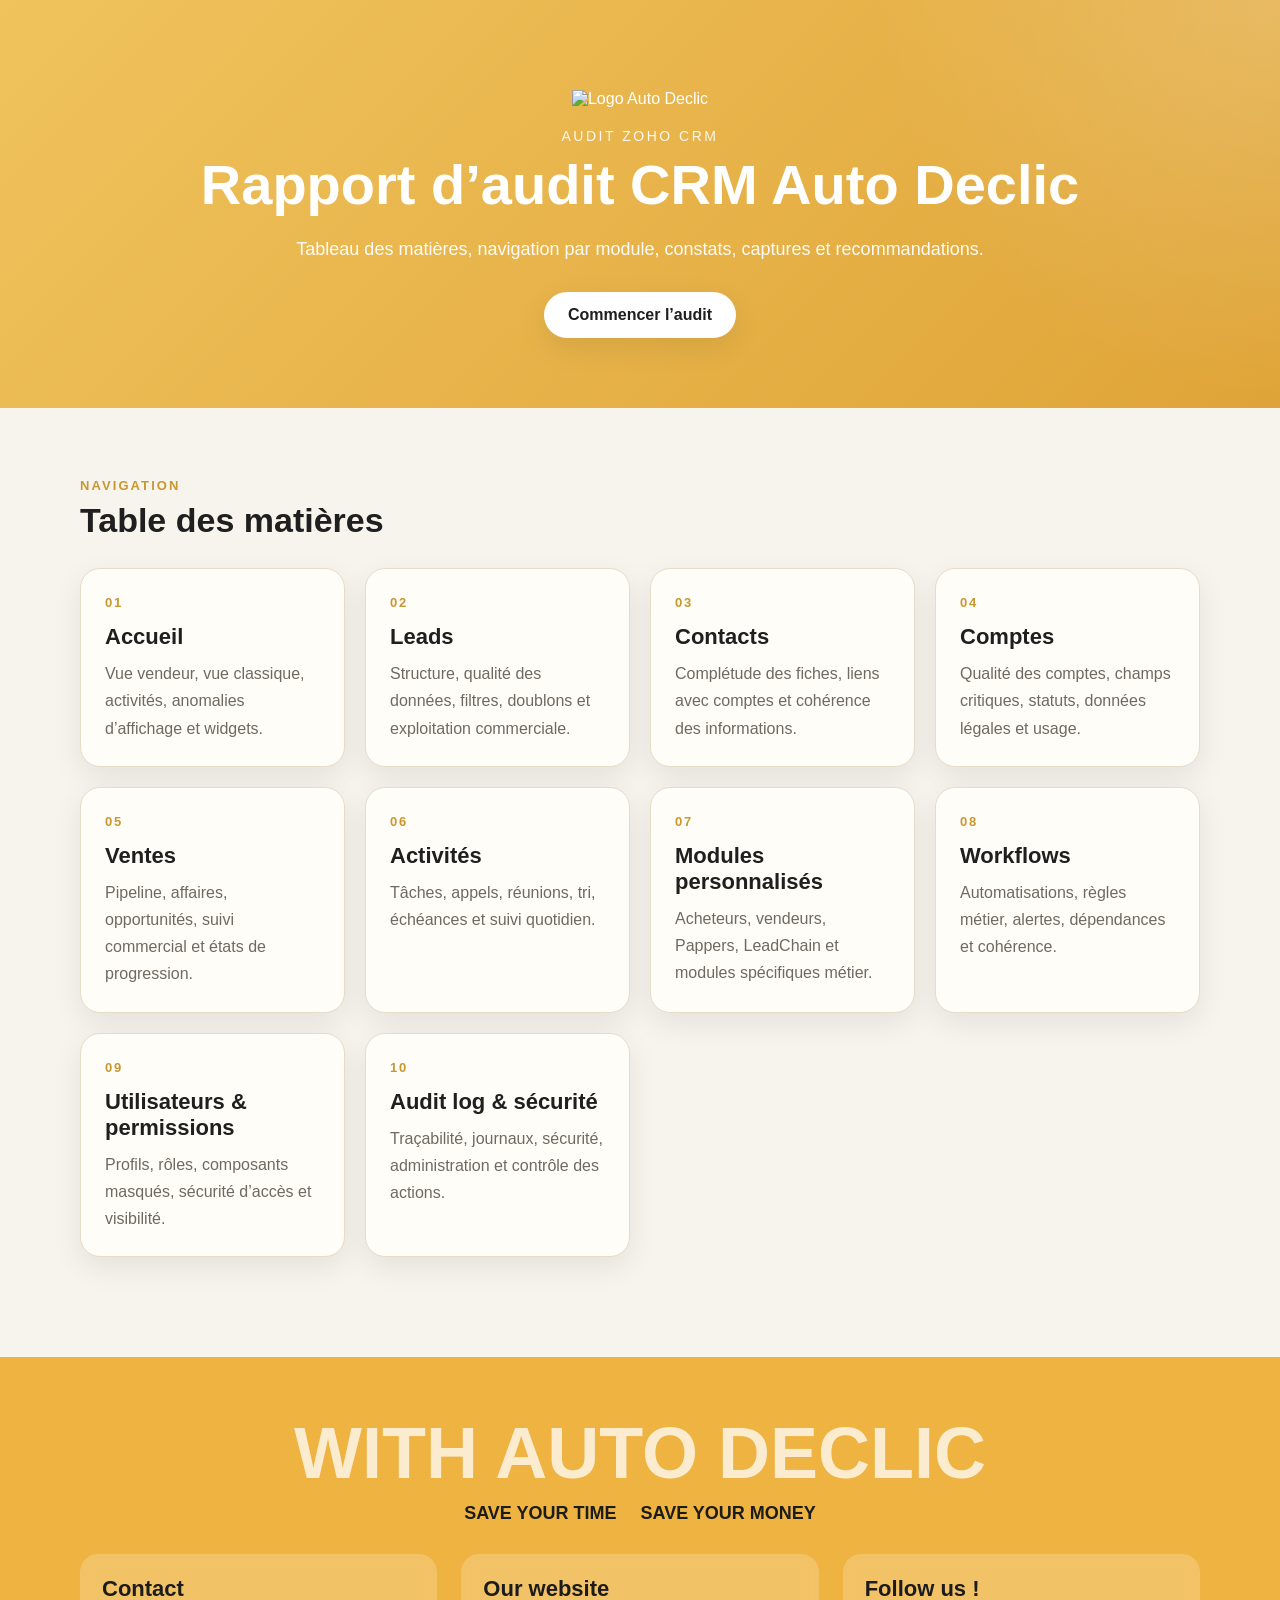
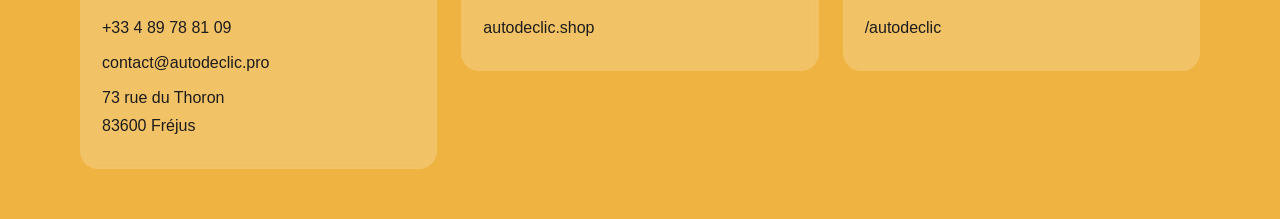
==== index.html @ df6ab7d1 "Audit-CRM AD 01-Acceuil" ====
<!DOCTYPE html>
<html lang="fr">
<head>
  <meta charset="UTF-8" />
  <meta name="viewport" content="width=device-width, initial-scale=1.0" />
  <title>Audit CRM - Auto Declic</title>
  <link rel="stylesheet" href="./style.css" />
</head>
<body>
  <header class="hero">
    <div class="hero-overlay"></div>
    <div class="container hero-content">
      <img src="./Auto-Declic-logo.png" alt="Logo Auto Declic" class="brand-logo" />
      <p class="eyebrow">Audit Zoho CRM</p>
      <h1>Rapport d’audit CRM Auto Declic</h1>
      <p class="hero-text">
        Tableau des matières, navigation par module, constats, captures et recommandations.
      </p>
      <a class="hero-button" href="./html/accueil.html">Commencer l’audit</a>
    </div>
  </header>

  <main class="container">
    <section class="toc">
      <div class="section-heading">
        <p class="section-kicker">Navigation</p>
        <h2>Table des matières</h2>
      </div>

      <div class="card-grid">
        <a class="audit-card" href="./html/accueil.html">
          <span class="audit-number">01</span>
          <h3>Accueil</h3>
          <p>Vue vendeur, vue classique, activités, anomalies d’affichage et widgets.</p>
        </a>

        <a class="audit-card" href="./html/leads.html">
          <span class="audit-number">02</span>
          <h3>Leads</h3>
          <p>Structure, qualité des données, filtres, doublons et exploitation commerciale.</p>
        </a>

        <a class="audit-card" href="./html/contacts.html">
          <span class="audit-number">03</span>
          <h3>Contacts</h3>
          <p>Complétude des fiches, liens avec comptes et cohérence des informations.</p>
        </a>

        <a class="audit-card" href="./html/comptes.html">
          <span class="audit-number">04</span>
          <h3>Comptes</h3>
          <p>Qualité des comptes, champs critiques, statuts, données légales et usage.</p>
        </a>

        <a class="audit-card" href="./html/ventes.html">
          <span class="audit-number">05</span>
          <h3>Ventes</h3>
          <p>Pipeline, affaires, opportunités, suivi commercial et états de progression.</p>
        </a>

        <a class="audit-card" href="./html/activites.html">
          <span class="audit-number">06</span>
          <h3>Activités</h3>
          <p>Tâches, appels, réunions, tri, échéances et suivi quotidien.</p>
        </a>

        <a class="audit-card" href="./html/modules-personnalises.html">
          <span class="audit-number">07</span>
          <h3>Modules personnalisés</h3>
          <p>Acheteurs, vendeurs, Pappers, LeadChain et modules spécifiques métier.</p>
        </a>

        <a class="audit-card" href="./html/workflows.html">
          <span class="audit-number">08</span>
          <h3>Workflows</h3>
          <p>Automatisations, règles métier, alertes, dépendances et cohérence.</p>
        </a>

        <a class="audit-card" href="./html/utilisateurs-permissions.html">
          <span class="audit-number">09</span>
          <h3>Utilisateurs & permissions</h3>
          <p>Profils, rôles, composants masqués, sécurité d’accès et visibilité.</p>
        </a>

        <a class="audit-card" href="./html/audit-log-securite.html">
          <span class="audit-number">10</span>
          <h3>Audit log & sécurité</h3>
          <p>Traçabilité, journaux, sécurité, administration et contrôle des actions.</p>
        </a>
      </div>
    </section>
  </main>

  <footer class="site-footer">
    <div class="container footer-top">
      <h2>WITH AUTO DECLIC</h2>
      <div class="footer-slogan">
        <span>SAVE YOUR TIME</span>
        <span>SAVE YOUR MONEY</span>
      </div>
    </div>

    <div class="container footer-grid">
      <div class="footer-block">
        <h3>Contact</h3>
        <p><a href="tel:+33489788109">+33 4 89 78 81 09</a></p>
        <p><a href="mailto:contact@autodeclic.pro">contact@autodeclic.pro</a></p>
        <p>73 rue du Thoron<br />83600 Fréjus</p>
      </div>

      <div class="footer-block">
        <h3>Our website</h3>
        <p><a href="https://autodeclic.shop" target="_blank" rel="noopener noreferrer">autodeclic.shop</a></p>
      </div>

      <div class="footer-block">
        <h3>Follow us !</h3>
        <p><a href="https://www.instagram.com/autodeclic" target="_blank" rel="noopener noreferrer">/autodeclic</a></p>
      </div>
    </div>
  </footer>
</body>
</html>
---- style.css ----
:root {
  --bg: #f7f4ee;
  --surface: #fffdf8;
  --surface-2: #f2ede4;
  --text: #1f1f1f;
  --muted: #6e6a61;
  --border: #e6dcc8;
  --primary: #e8b54b;
  --primary-dark: #c9972f;
  --shadow: 0 10px 30px rgba(0, 0, 0, 0.08);
  --radius: 20px;
}

* {
  box-sizing: border-box;
}

html {
  scroll-behavior: smooth;
}

body {
  margin: 0;
  font-family: Arial, sans-serif;
  background: var(--bg);
  color: var(--text);
}

a {
  color: inherit;
  text-decoration: none;
}

.container {
  width: min(1120px, calc(100% - 40px));
  margin: 0 auto;
}

.hero {
  position: relative;
  background: linear-gradient(135deg, #f0c35d 0%, #dfa437 100%);
  color: #fff;
  padding: 90px 0 70px;
  overflow: hidden;
}

.hero-overlay {
  position: absolute;
  inset: 0;
  background: radial-gradient(circle at top right, rgba(255,255,255,0.18), transparent 30%);
}

.hero-content {
  position: relative;
  z-index: 2;
  text-align: center;
}

.brand-logo {
  width: 120px;
  max-width: 100%;
  margin: 0 auto 20px;
}

.eyebrow {
  margin: 0 0 10px;
  font-size: 14px;
  letter-spacing: 0.18em;
  text-transform: uppercase;
  opacity: 0.9;
}

.hero h1 {
  margin: 0;
  font-size: clamp(32px, 5vw, 56px);
  line-height: 1.1;
}

.hero-text {
  max-width: 700px;
  margin: 18px auto 0;
  font-size: 18px;
  line-height: 1.7;
  color: rgba(255, 255, 255, 0.95);
}

.hero-button {
  display: inline-block;
  margin-top: 28px;
  background: #fff;
  color: #1f1f1f;
  padding: 14px 24px;
  border-radius: 999px;
  font-weight: 700;
  box-shadow: var(--shadow);
}

.toc {
  padding: 70px 0;
}

.section-heading {
  margin-bottom: 28px;
}

.section-kicker {
  margin: 0 0 8px;
  color: var(--primary-dark);
  text-transform: uppercase;
  letter-spacing: 0.16em;
  font-size: 13px;
  font-weight: 700;
}

.section-heading h2 {
  margin: 0;
  font-size: 34px;
}

.card-grid {
  display: grid;
  grid-template-columns: repeat(auto-fit, minmax(240px, 1fr));
  gap: 20px;
}

.audit-card {
  background: var(--surface);
  border: 1px solid var(--border);
  border-radius: var(--radius);
  padding: 24px;
  box-shadow: var(--shadow);
  transition: transform 0.2s ease, box-shadow 0.2s ease;
}

.audit-card:hover {
  transform: translateY(-4px);
  box-shadow: 0 18px 35px rgba(0, 0, 0, 0.1);
}

.audit-number {
  display: inline-block;
  margin-bottom: 14px;
  color: var(--primary-dark);
  font-size: 13px;
  font-weight: 700;
  letter-spacing: 0.14em;
}

.audit-card h3 {
  margin: 0 0 10px;
  font-size: 22px;
}

.audit-card p {
  margin: 0;
  color: var(--muted);
  line-height: 1.7;
}

.site-footer {
  background: #efb342;
  color: #1c1c1c;
  padding: 60px 0 50px;
  margin-top: 30px;
}

.footer-top {
  text-align: center;
  margin-bottom: 30px;
}

.footer-top h2 {
  margin: 0 0 14px;
  font-size: clamp(34px, 7vw, 72px);
  line-height: 1;
  color: rgba(255, 255, 255, 0.75);
}

.footer-slogan {
  display: flex;
  justify-content: center;
  gap: 24px;
  flex-wrap: wrap;
  font-size: 18px;
  font-weight: 700;
}

.footer-grid {
  display: grid;
  grid-template-columns: repeat(auto-fit, minmax(220px, 1fr));
  gap: 24px;
  align-items: start;
}

.footer-block {
  background: rgba(255, 255, 255, 0.2);
  padding: 22px;
  border-radius: 18px;
  backdrop-filter: blur(6px);
}

.footer-block h3 {
  margin-top: 0;
  margin-bottom: 12px;
  font-size: 22px;
}

.footer-block p {
  margin: 8px 0;
  line-height: 1.7;
}

.footer-block a:hover,
.hero-button:hover {
  opacity: 0.85;
}

@media (max-width: 640px) {
  .hero {
    padding: 70px 0 60px;
  }

  .hero-text {
    font-size: 16px;
  }

  .section-heading h2 {
    font-size: 28px;
  }
}
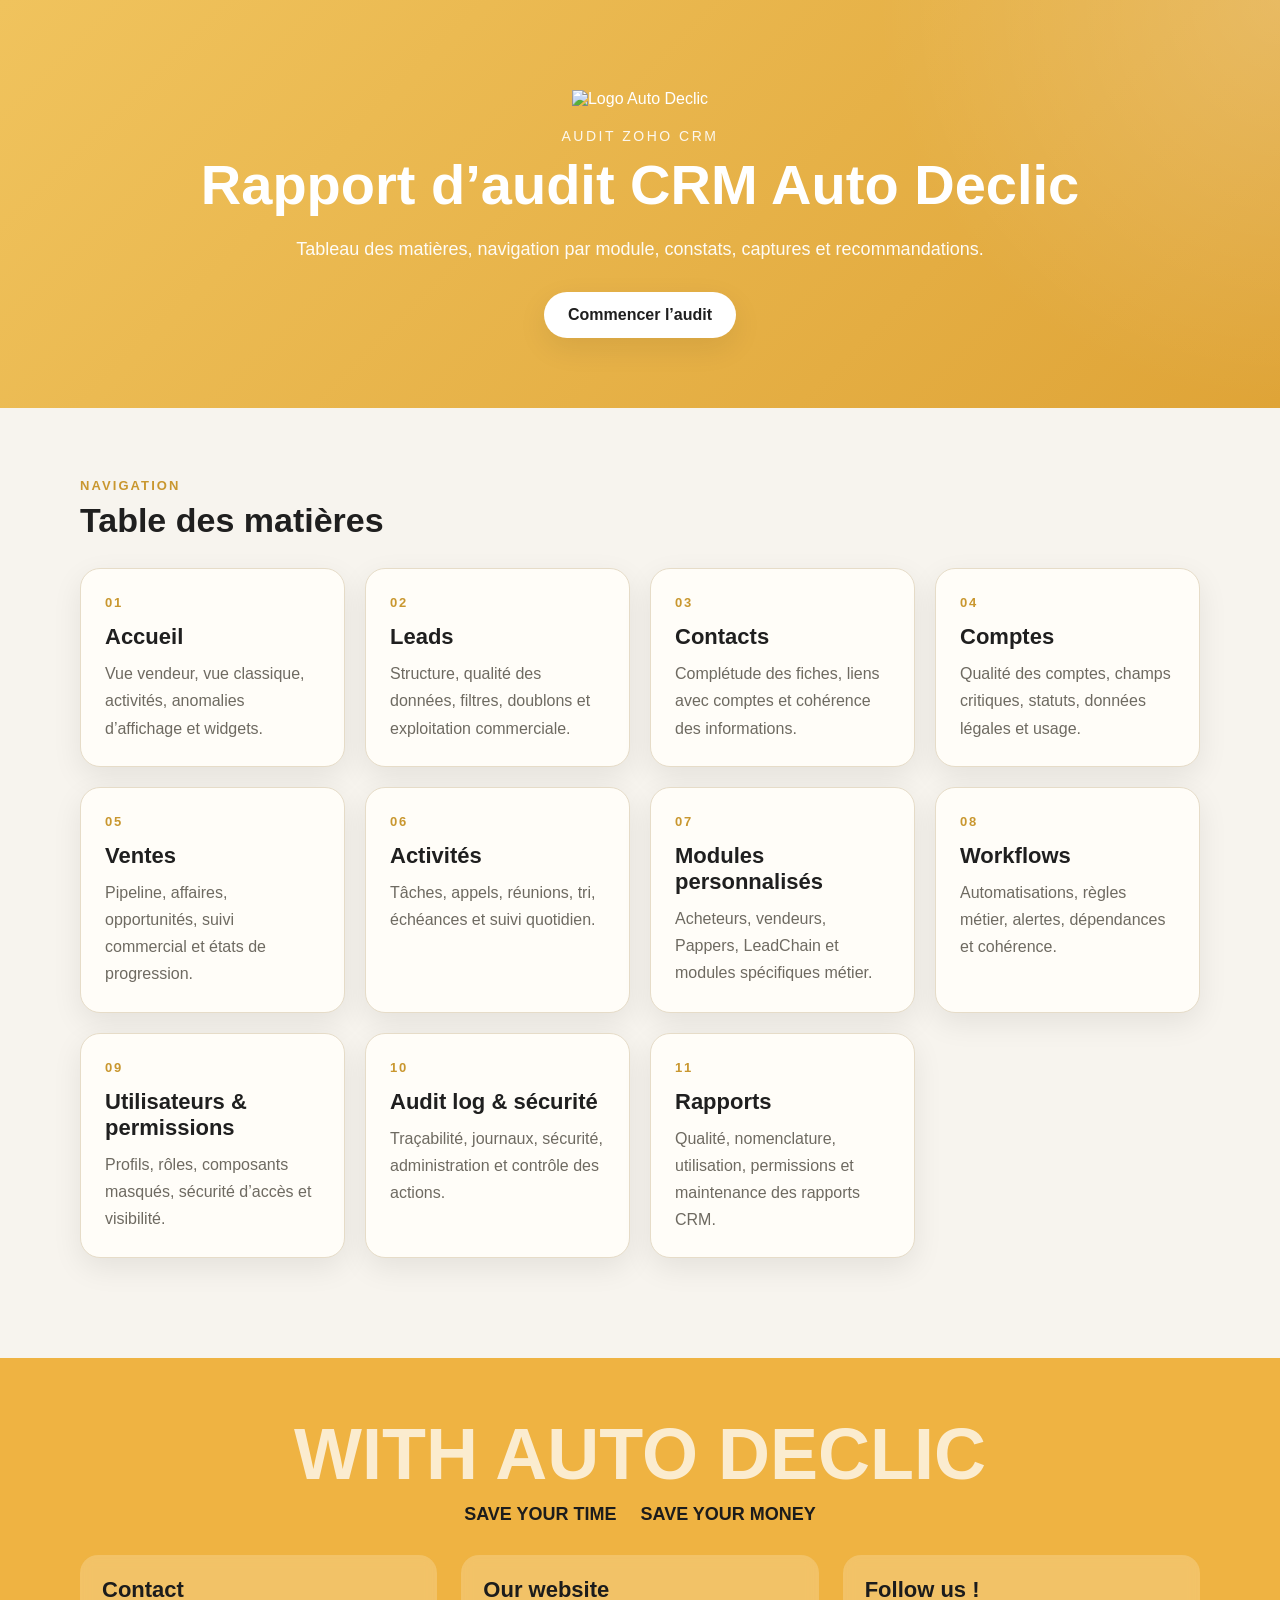
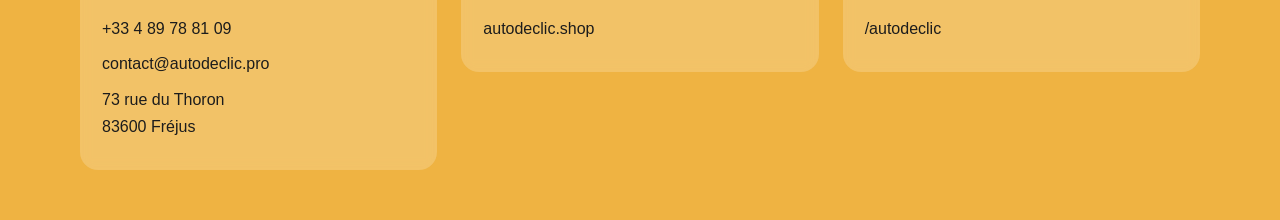
==== commit e5ffa74b: "Audit-CRM AD 01-1 Rapports" ====
--- a/index.html
+++ b/index.html
@@ -87,8 +87,16 @@
           <h3>Audit log & sécurité</h3>
           <p>Traçabilité, journaux, sécurité, administration et contrôle des actions.</p>
         </a>
+
+        <a class="audit-card" href="./html/rapports.html">
+  <span class="audit-number">11</span>
+  <h3>Rapports</h3>
+  <p>Qualité, nomenclature, utilisation, permissions et maintenance des rapports CRM.</p>
+</a>
       </div>
     </section>
+
+    
   </main>
 
   <footer class="site-footer">
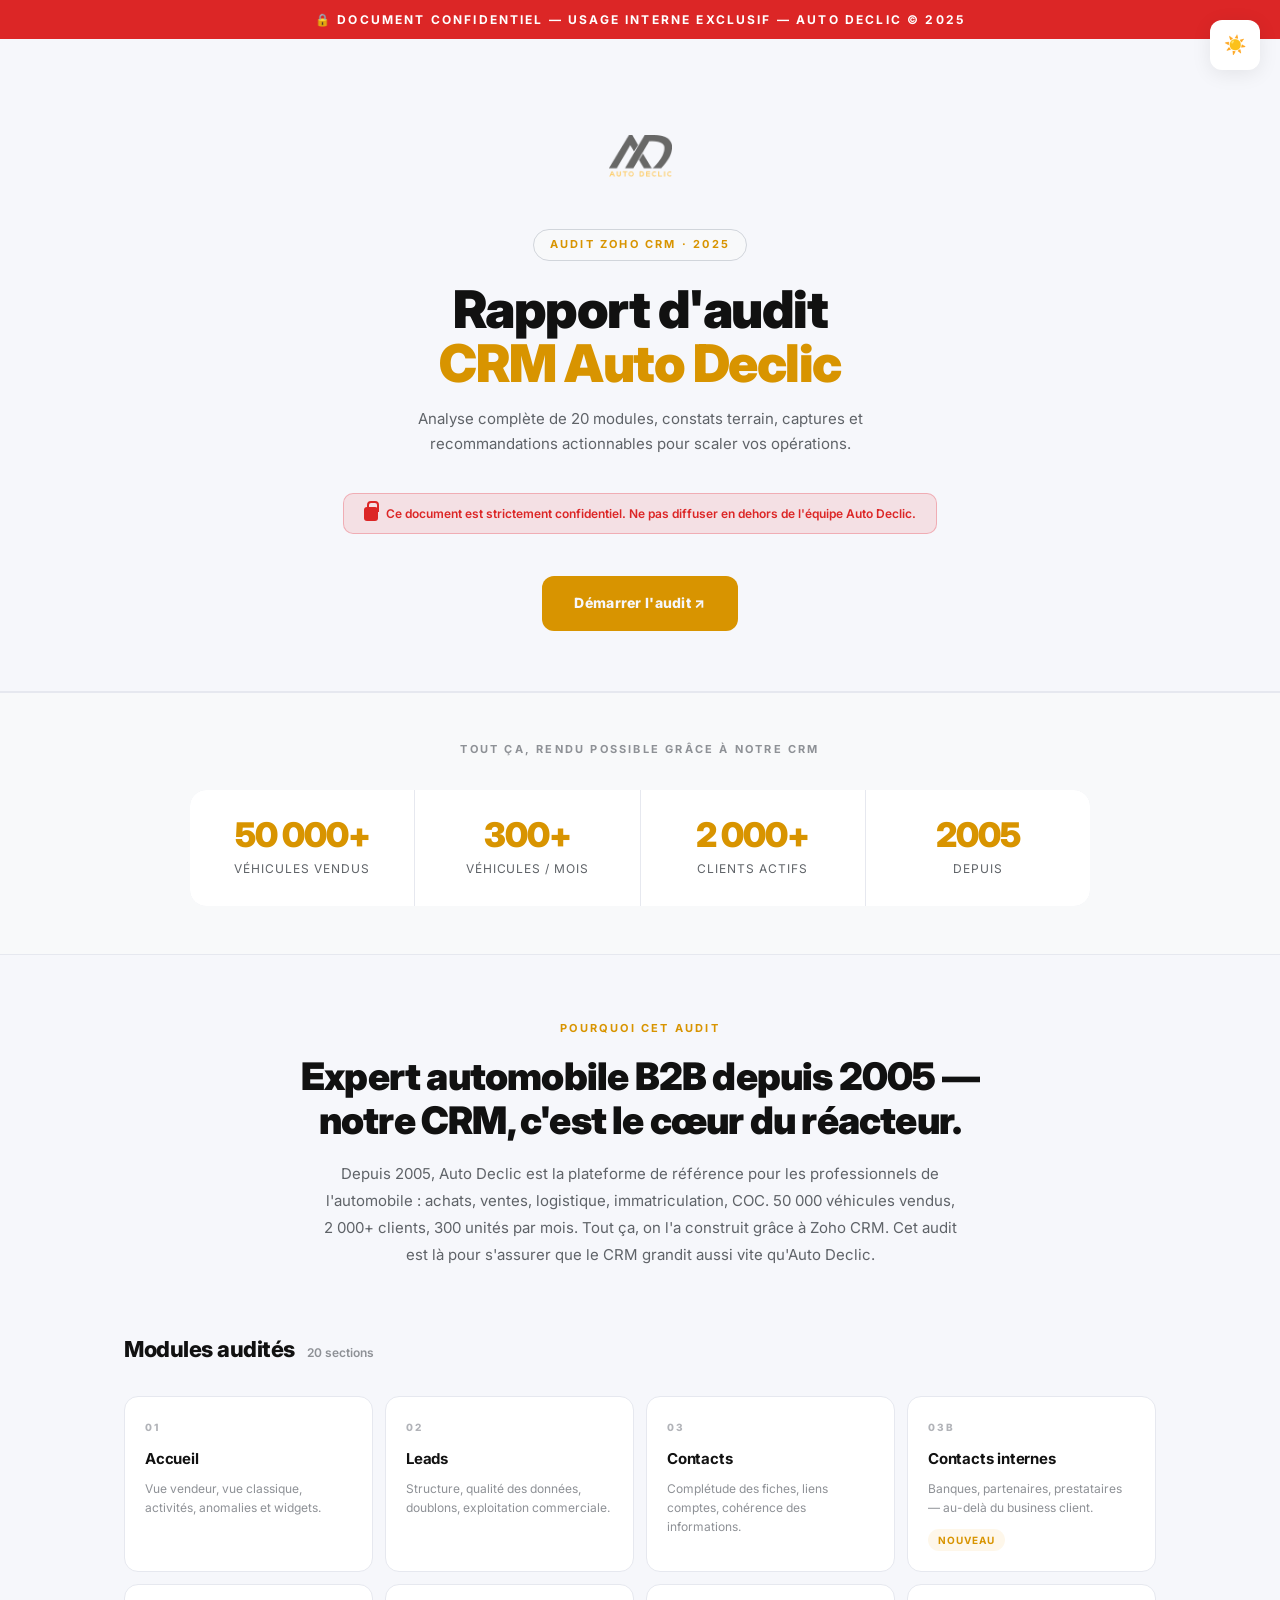
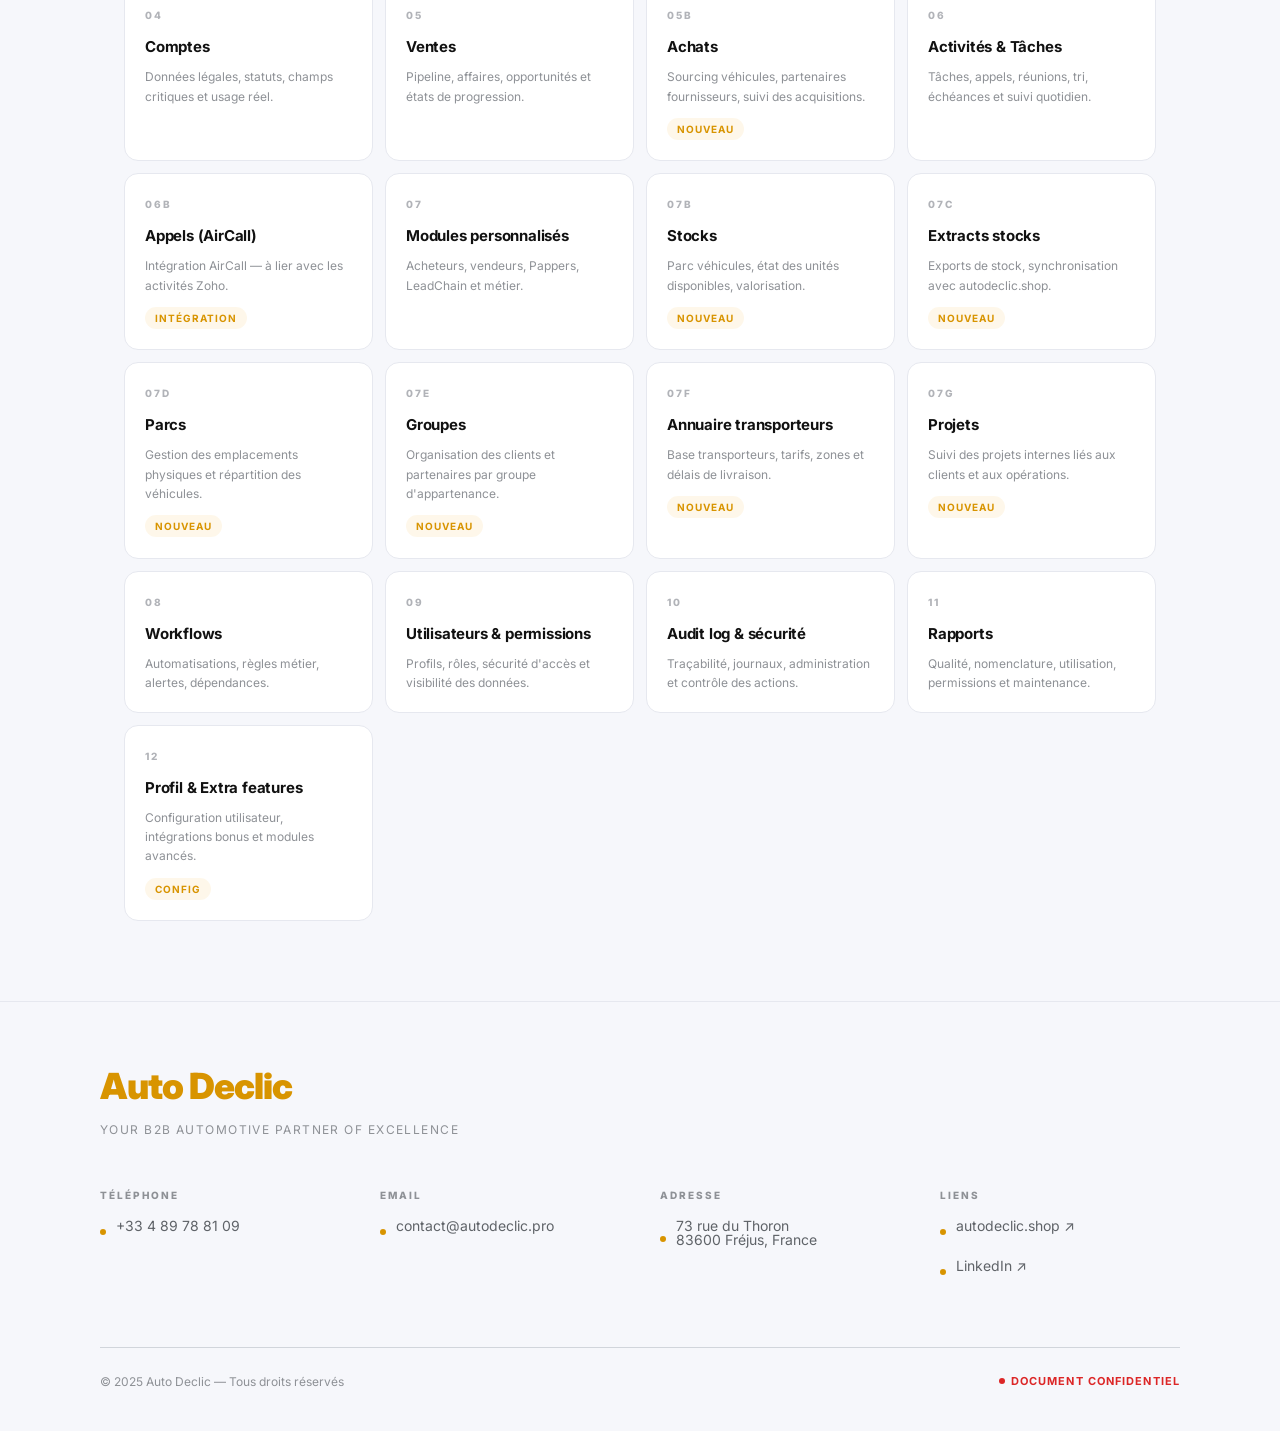
==== commit 975155c1: "Fixed the design" ====
--- a/index.html
+++ b/index.html
@@ -1,131 +1,257 @@
 <!DOCTYPE html>
 <html lang="fr">
 <head>
-  <meta charset="UTF-8" />
-  <meta name="viewport" content="width=device-width, initial-scale=1.0" />
-  <title>Audit CRM - Auto Declic</title>
-  <link rel="stylesheet" href="./style.css" />
+  <meta charset="UTF-8">
+  <meta name="viewport" content="width=device-width, initial-scale=1.0">
+  <title>Audit Zoho CRM · Auto Declic 2025</title>
+  <link rel="preconnect" href="https://fonts.googleapis.com">
+  <link rel="preconnect" href="https://fonts.gstatic.com" crossorigin>
+  <link href="https://fonts.googleapis.com/css2?family=Inter:wght@400;500;600;700;900&display=swap" rel="stylesheet">
+  <link rel="stylesheet" href="./style.css">
+  <link rel="icon" type="image/png" href="./Auto-declic-logo.png">
 </head>
-<body>
-  <header class="hero">
-    <div class="hero-overlay"></div>
-    <div class="container hero-content">
-      <img src="./Auto-Declic-logo.png" alt="Logo Auto Declic" class="brand-logo" />
-      <p class="eyebrow">Audit Zoho CRM</p>
-      <h1>Rapport d’audit CRM Auto Declic</h1>
-      <p class="hero-text">
-        Tableau des matières, navigation par module, constats, captures et recommandations.
+<body class="theme-dark">
+  <div class="ad-root">
+    <!-- THEME TOGGLE -->
+    <button class="theme-toggle" id="themeToggle" aria-label="Changer de thème">
+      <span class="sun">☀️</span>
+      <span class="moon">🌙</span>
+    </button>
+
+    <div class="conf-banner">
+      🔒 Document confidentiel — Usage interne exclusif — Auto Declic © 2025
+    </div>
+
+    <!-- HERO -->
+    <section class="hero">
+      <div class="logo-wrap">
+        <img src="./Auto-declic-logo.png" alt="Auto Declic" class="logo-dark">
+        <img src="./Auto-declic-logo.png" alt="Auto Declic" class="logo-light">
+      </div>
+      <div class="eyebrow-pill">Audit Zoho CRM · 2025</div>
+      <h1>Rapport d'audit<br><span>CRM Auto Declic</span></h1>
+      <p class="hero-sub">
+        Analyse complète de 20 modules, constats terrain, captures et recommandations actionnables pour scaler vos opérations.
       </p>
-      <a class="hero-button" href="./html/accueil.html">Commencer l’audit</a>
-    </div>
-  </header>
-
-  <main class="container">
-    <section class="toc">
-      <div class="section-heading">
-        <p class="section-kicker">Navigation</p>
-        <h2>Table des matières</h2>
-      </div>
-
+      <div class="conf-note">
+        <div class="lock-icon"></div>
+        Ce document est strictement confidentiel. Ne pas diffuser en dehors de l'équipe Auto Declic.
+      </div>
+      <br>
+      <a class="cta-btn" href="./html/accueil.html">Démarrer l'audit ↗</a>
+    </section>
+
+    <!-- STATS -->
+    <section class="stats-section">
+      <p class="stats-label">Tout ça, rendu possible grâce à notre CRM</p>
+      <div class="stats-grid">
+        <div class="stat-cell">
+          <div class="stat-num">50 000+</div>
+          <div class="stat-desc">Véhicules vendus</div>
+        </div>
+        <div class="stat-cell">
+          <div class="stat-num">300+</div>
+          <div class="stat-desc">Véhicules / mois</div>
+        </div>
+        <div class="stat-cell">
+          <div class="stat-num">2 000+</div>
+          <div class="stat-desc">Clients actifs</div>
+        </div>
+        <div class="stat-cell">
+          <div class="stat-num">2005</div>
+          <div class="stat-desc">Depuis</div>
+        </div>
+      </div>
+    </section>
+
+    <!-- PITCH CRM -->
+    <section class="pitch-section">
+      <p class="kicker">Pourquoi cet audit</p>
+      <h2>Expert automobile B2B depuis 2005 —<br>notre CRM, c'est le cœur du réacteur.</h2>
+      <p>
+        Depuis 2005, Auto Declic est la plateforme de référence pour les professionnels de l'automobile : achats, ventes, logistique, immatriculation, COC. 50 000 véhicules vendus, 2 000+ clients, 300 unités par mois. Tout ça, on l'a construit grâce à Zoho CRM. Cet audit est là pour s'assurer que le CRM grandit aussi vite qu'Auto Declic.
+      </p>
+    </section>
+
+    <!-- MODULES -->
+    <section class="modules-section">
+      <div class="modules-header">
+        <h2>Modules audités</h2>
+        <span class="modules-count">20 sections</span>
+      </div>
       <div class="card-grid">
-        <a class="audit-card" href="./html/accueil.html">
-          <span class="audit-number">01</span>
+        <a class="m-card" href="./html/accueil.html">
+          <div class="m-num">01</div>
           <h3>Accueil</h3>
-          <p>Vue vendeur, vue classique, activités, anomalies d’affichage et widgets.</p>
-        </a>
-
-        <a class="audit-card" href="./html/leads.html">
-          <span class="audit-number">02</span>
+          <p>Vue vendeur, vue classique, activités, anomalies et widgets.</p>
+        </a>
+        <a class="m-card" href="./html/leads.html">
+          <div class="m-num">02</div>
           <h3>Leads</h3>
-          <p>Structure, qualité des données, filtres, doublons et exploitation commerciale.</p>
-        </a>
-
-        <a class="audit-card" href="./html/contacts.html">
-          <span class="audit-number">03</span>
+          <p>Structure, qualité des données, doublons, exploitation commerciale.</p>
+        </a>
+        <a class="m-card" href="./html/contacts.html">
+          <div class="m-num">03</div>
           <h3>Contacts</h3>
-          <p>Complétude des fiches, liens avec comptes et cohérence des informations.</p>
-        </a>
-
-        <a class="audit-card" href="./html/comptes.html">
-          <span class="audit-number">04</span>
+          <p>Complétude des fiches, liens comptes, cohérence des informations.</p>
+        </a>
+        <a class="m-card" href="#">
+          <div class="m-num">03b</div>
+          <h3>Contacts internes</h3>
+          <p>Banques, partenaires, prestataires — au-delà du business client.</p>
+          <span class="tag tag-new">Nouveau</span>
+        </a>
+        <a class="m-card" href="./html/comptes.html">
+          <div class="m-num">04</div>
           <h3>Comptes</h3>
-          <p>Qualité des comptes, champs critiques, statuts, données légales et usage.</p>
-        </a>
-
-        <a class="audit-card" href="./html/ventes.html">
-          <span class="audit-number">05</span>
+          <p>Données légales, statuts, champs critiques et usage réel.</p>
+        </a>
+        <a class="m-card" href="./html/ventes.html">
+          <div class="m-num">05</div>
           <h3>Ventes</h3>
-          <p>Pipeline, affaires, opportunités, suivi commercial et états de progression.</p>
-        </a>
-
-        <a class="audit-card" href="./html/activites.html">
-          <span class="audit-number">06</span>
-          <h3>Activités</h3>
+          <p>Pipeline, affaires, opportunités et états de progression.</p>
+        </a>
+        <a class="m-card" href="#">
+          <div class="m-num">05b</div>
+          <h3>Achats</h3>
+          <p>Sourcing véhicules, partenaires fournisseurs, suivi des acquisitions.</p>
+          <span class="tag tag-new">Nouveau</span>
+        </a>
+        <a class="m-card" href="./html/activites.html">
+          <div class="m-num">06</div>
+          <h3>Activités & Tâches</h3>
           <p>Tâches, appels, réunions, tri, échéances et suivi quotidien.</p>
         </a>
-
-        <a class="audit-card" href="./html/modules-personnalises.html">
-          <span class="audit-number">07</span>
+        <a class="m-card" href="#">
+          <div class="m-num">06b</div>
+          <h3>Appels (AirCall)</h3>
+          <p>Intégration AirCall — à lier avec les activités Zoho.</p>
+          <span class="tag tag-ext">Intégration</span>
+        </a>
+        <a class="m-card" href="./html/modules-personnalises.html">
+          <div class="m-num">07</div>
           <h3>Modules personnalisés</h3>
-          <p>Acheteurs, vendeurs, Pappers, LeadChain et modules spécifiques métier.</p>
-        </a>
-
-        <a class="audit-card" href="./html/workflows.html">
-          <span class="audit-number">08</span>
+          <p>Acheteurs, vendeurs, Pappers, LeadChain et métier.</p>
+        </a>
+        <a class="m-card" href="#">
+          <div class="m-num">07b</div>
+          <h3>Stocks</h3>
+          <p>Parc véhicules, état des unités disponibles, valorisation.</p>
+          <span class="tag tag-new">Nouveau</span>
+        </a>
+        <a class="m-card" href="#">
+          <div class="m-num">07c</div>
+          <h3>Extracts stocks</h3>
+          <p>Exports de stock, synchronisation avec autodeclic.shop.</p>
+          <span class="tag tag-new">Nouveau</span>
+        </a>
+        <a class="m-card" href="#">
+          <div class="m-num">07d</div>
+          <h3>Parcs</h3>
+          <p>Gestion des emplacements physiques et répartition des véhicules.</p>
+          <span class="tag tag-new">Nouveau</span>
+        </a>
+        <a class="m-card" href="#">
+          <div class="m-num">07e</div>
+          <h3>Groupes</h3>
+          <p>Organisation des clients et partenaires par groupe d'appartenance.</p>
+          <span class="tag tag-new">Nouveau</span>
+        </a>
+        <a class="m-card" href="#">
+          <div class="m-num">07f</div>
+          <h3>Annuaire transporteurs</h3>
+          <p>Base transporteurs, tarifs, zones et délais de livraison.</p>
+          <span class="tag tag-new">Nouveau</span>
+        </a>
+        <a class="m-card" href="#">
+          <div class="m-num">07g</div>
+          <h3>Projets</h3>
+          <p>Suivi des projets internes liés aux clients et aux opérations.</p>
+          <span class="tag tag-new">Nouveau</span>
+        </a>
+        <a class="m-card" href="./html/workflows.html">
+          <div class="m-num">08</div>
           <h3>Workflows</h3>
-          <p>Automatisations, règles métier, alertes, dépendances et cohérence.</p>
-        </a>
-
-        <a class="audit-card" href="./html/utilisateurs-permissions.html">
-          <span class="audit-number">09</span>
+          <p>Automatisations, règles métier, alertes, dépendances.</p>
+        </a>
+        <a class="m-card" href="./html/utilisateurs-permissions.html">
+          <div class="m-num">09</div>
           <h3>Utilisateurs & permissions</h3>
-          <p>Profils, rôles, composants masqués, sécurité d’accès et visibilité.</p>
-        </a>
-
-        <a class="audit-card" href="./html/audit-log-securite.html">
-          <span class="audit-number">10</span>
+          <p>Profils, rôles, sécurité d'accès et visibilité des données.</p>
+        </a>
+        <a class="m-card" href="./html/audit-log-securite.html">
+          <div class="m-num">10</div>
           <h3>Audit log & sécurité</h3>
-          <p>Traçabilité, journaux, sécurité, administration et contrôle des actions.</p>
-        </a>
-
-        <a class="audit-card" href="./html/rapports.html">
-  <span class="audit-number">11</span>
-  <h3>Rapports</h3>
-  <p>Qualité, nomenclature, utilisation, permissions et maintenance des rapports CRM.</p>
-</a>
-      </div>
-    </section>
-
-    
-  </main>
-
-  <footer class="site-footer">
-    <div class="container footer-top">
-      <h2>WITH AUTO DECLIC</h2>
-      <div class="footer-slogan">
-        <span>SAVE YOUR TIME</span>
-        <span>SAVE YOUR MONEY</span>
-      </div>
-    </div>
-
-    <div class="container footer-grid">
-      <div class="footer-block">
-        <h3>Contact</h3>
-        <p><a href="tel:+33489788109">+33 4 89 78 81 09</a></p>
-        <p><a href="mailto:contact@autodeclic.pro">contact@autodeclic.pro</a></p>
-        <p>73 rue du Thoron<br />83600 Fréjus</p>
-      </div>
-
-      <div class="footer-block">
-        <h3>Our website</h3>
-        <p><a href="https://autodeclic.shop" target="_blank" rel="noopener noreferrer">autodeclic.shop</a></p>
-      </div>
-
-      <div class="footer-block">
-        <h3>Follow us !</h3>
-        <p><a href="https://www.instagram.com/autodeclic" target="_blank" rel="noopener noreferrer">/autodeclic</a></p>
-      </div>
-    </div>
-  </footer>
+          <p>Traçabilité, journaux, administration et contrôle des actions.</p>
+        </a>
+        <a class="m-card" href="./html/rapports.html">
+          <div class="m-num">11</div>
+          <h3>Rapports</h3>
+          <p>Qualité, nomenclature, utilisation, permissions et maintenance.</p>
+        </a>
+        <a class="m-card" href="#">
+          <div class="m-num">12</div>
+          <h3>Profil & Extra features</h3>
+          <p>Configuration utilisateur, intégrations bonus et modules avancés.</p>
+          <span class="tag tag-ext">Config</span>
+        </a>
+      </div>
+    </section>
+
+    <!-- FOOTER -->
+    <footer class="site-footer">
+      <div class="footer-inner">
+        <div class="footer-brand">
+          <div class="footer-brand-name">Auto Declic</div>
+          <div class="footer-brand-tag">Your B2B automotive partner of excellence</div>
+        </div>
+
+        <div class="footer-cols">
+          <div class="footer-col">
+            <h4>Téléphone</h4>
+            <div class="footer-contact-item">
+              <div class="contact-dot"></div>
+              <a href="tel:+33489788109">+33 4 89 78 81 09</a>
+            </div>
+          </div>
+
+          <div class="footer-col">
+            <h4>Email</h4>
+            <div class="footer-contact-item">
+              <div class="contact-dot"></div>
+              <a href="mailto:contact@autodeclic.pro">contact@autodeclic.pro</a>
+            </div>
+          </div>
+
+          <div class="footer-col">
+            <h4>Adresse</h4>
+            <div class="footer-contact-item">
+              <div class="contact-dot"></div>
+              <span>73 rue du Thoron<br>83600 Fréjus, France</span>
+            </div>
+          </div>
+
+          <div class="footer-col">
+            <h4>Liens</h4>
+            <div class="footer-contact-item">
+              <div class="contact-dot"></div>
+              <a href="https://www.autodeclic.shop/" target="_blank">autodeclic.shop ↗</a>
+            </div>
+            <div class="footer-contact-item">
+              <div class="contact-dot"></div>
+              <a href="https://www.linkedin.com/company/autodeclic" target="_blank">LinkedIn ↗</a>
+            </div>
+          </div>
+        </div>
+
+        <div class="footer-bottom">
+          <span class="footer-bottom-left">© 2025 Auto Declic — Tous droits réservés</span>
+          <span class="conf-badge"><span class="conf-dot"></span>Document confidentiel</span>
+        </div>
+      </div>
+    </footer>
+  </div>
+
+  <script src="./index.js"></script>
 </body>
 </html>
--- a/style.css
+++ b/style.css
@@ -1,230 +1,927 @@
 :root {
-  --bg: #f7f4ee;
-  --surface: #fffdf8;
-  --surface-2: #f2ede4;
-  --text: #1f1f1f;
-  --muted: #6e6a61;
-  --border: #e6dcc8;
-  --primary: #e8b54b;
-  --primary-dark: #c9972f;
-  --shadow: 0 10px 30px rgba(0, 0, 0, 0.08);
-  --radius: 20px;
-}
-
-* {
-  box-sizing: border-box;
-}
-
-html {
-  scroll-behavior: smooth;
+  /* Dark Theme (défaut) */
+  --bg: #0a0a0a;
+  --surface: #111;
+  --surface-alt: #141414;
+  --text: #f0f0f0;
+  --text-muted: #666;
+  --text-dim: #444;
+  --text-faint: #333;
+  --accent: #F5B030;
+  --border: #1e1e1e;
+  --border-light: #2e2e2e;
+  --danger: #e63946;
+  --success: #28c878;
+  --purple: #818cf8;
+  --shadow: 0 4px 20px rgba(0,0,0,0.3);
+}
+
+.theme-light {
+  /* Light Theme */
+  --bg: #f6f7fb;
+  --surface: #ffffff;
+  --surface-alt: #f8f9fa;
+  --text: #111111;
+  --text-muted: #5f6368;
+  --text-dim: #8e9196;
+  --text-faint: #b1b3b8;
+  --accent: #d89400;
+  --border: #e6e8ef;
+  --border-light: #d1d5db;
+  --danger: #dc2626;
+  --success: #16a34a;
+  --purple: #7c3aed;
+  --shadow: 0 4px 20px rgba(0,0,0,0.08);
+}
+
+* { 
+  box-sizing: border-box; 
+  margin: 0; 
+  padding: 0; 
 }
 
 body {
-  margin: 0;
-  font-family: Arial, sans-serif;
+  font-family: 'Inter', sans-serif;
   background: var(--bg);
   color: var(--text);
-}
-
-a {
+  line-height: 1.6;
+  transition: all 0.3s ease;
+}
+
+.ad-root {
+  min-height: 100vh;
+}
+
+/* ── THEME TOGGLE ── */
+.theme-toggle {
+  position: fixed;
+  top: 20px;
+  right: 20px;
+  z-index: 1000;
+  width: 50px;
+  height: 50px;
+  border: none;
+  border-radius: 12px;
+  background: var(--surface);
+  color: var(--text);
+  font-size: 18px;
+  cursor: pointer;
+  display: flex;
+  align-items: center;
+  justify-content: center;
+  gap: 4px;
+  box-shadow: var(--shadow);
+  transition: all 0.3s ease;
+}
+
+.theme-toggle:hover {
+  transform: scale(1.05);
+  background: var(--accent);
+  color: var(--bg);
+}
+
+.theme-toggle .sun { display: none; }
+.theme-toggle.theme-light .sun { display: block; }
+.theme-toggle.theme-light .moon { display: none; }
+
+/* ── CONFIDENTIAL BANNER ── */
+.conf-banner {
+  background: var(--danger);
+  color: #fff;
+  text-align: center;
+  padding: 10px 16px;
+  font-size: 12px;
+  font-weight: 700;
+  letter-spacing: 0.18em;
+  text-transform: uppercase;
+}
+
+/* ── HERO ── */
+.hero {
+  background: var(--bg);
+  padding: 72px 24px 60px;
+  text-align: center;
+  border-bottom: 1px solid var(--border);
+}
+
+.logo-wrap {
+  width: 90px;
+  height: 90px;
+  /* background: var(--accent); */
+  border-radius: 22px;
+  display: flex;
+  align-items: center;
+  justify-content: center;
+  margin: 0 auto 28px;
+  position: relative;
+}
+
+.logo-dark { display: block; max-width: 70%; height: auto; }
+.logo-light { display: none; max-width: 70%; height: auto; }
+
+.theme-light .logo-dark { display: none; }
+.theme-light .logo-light { display: block; }
+
+.eyebrow-pill {
+  display: inline-block;
+  background: var(--surface-alt);
+  border: 1px solid var(--border-light);
+  color: var(--accent);
+  font-size: 11px;
+  font-weight: 700;
+  letter-spacing: 0.2em;
+  text-transform: uppercase;
+  padding: 6px 16px;
+  border-radius: 999px;
+  margin-bottom: 22px;
+}
+
+.hero h1 {
+  font-size: clamp(28px, 5vw, 52px);
+  font-weight: 900;
+  line-height: 1.05;
+  letter-spacing: -1.5px;
+  color: var(--text);
+  max-width: 700px;
+  margin: 0 auto 14px;
+}
+
+.hero h1 span { color: var(--accent); }
+
+.hero-sub {
+  font-size: 15px;
+  color: var(--text-muted);
+  max-width: 520px;
+  margin: 0 auto 36px;
+  line-height: 1.7;
+}
+
+.conf-note {
+  display: inline-flex;
+  align-items: center;
+  gap: 8px;
+  background: rgba(230, 57, 70, 0.12);
+  border: 1px solid rgba(230, 57, 70, 0.3);
+  color: var(--danger);
+  font-size: 12px;
+  font-weight: 600;
+  padding: 10px 20px;
+  border-radius: 10px;
+  margin-bottom: 42px;
+}
+
+.lock-icon {
+  width: 14px;
+  height: 14px;
+  background: var(--danger);
+  border-radius: 3px;
+  position: relative;
+  flex-shrink: 0;
+}
+
+.lock-icon::before {
+  content: '';
+  position: absolute;
+  top: -6px;
+  left: 3px;
+  width: 8px;
+  height: 7px;
+  border: 2px solid var(--danger);
+  border-radius: 4px 4px 0 0;
+}
+
+.cta-btn {
+  display: inline-block;
+  background: var(--accent);
+  color: var(--bg);
+  font-weight: 800;
+  font-size: 14px;
+  padding: 16px 32px;
+  border-radius: 12px;
+  text-decoration: none;
+  letter-spacing: 0.02em;
+  cursor: pointer;
+  border: none;
+  transition: all 0.15s ease;
+}
+
+.cta-btn:hover { 
+  opacity: 0.88;
+  transform: translateY(-1px);
+}
+
+/* ── STATS ── */
+.stats-section {
+  background: var(--surface-alt);
+  border-top: 1px solid var(--border);
+  border-bottom: 1px solid var(--border);
+  padding: 48px 24px;
+}
+
+.stats-label {
+  text-align: center;
+  font-size: 11px;
+  font-weight: 700;
+  letter-spacing: 0.2em;
+  text-transform: uppercase;
+  color: var(--text-dim);
+  margin-bottom: 32px;
+}
+
+.stats-grid {
+  display: grid;
+  grid-template-columns: repeat(auto-fit, minmax(140px, 1fr));
+  gap: 1px;
+  background: var(--border);
+  max-width: 900px;
+  margin: 0 auto;
+  border-radius: 16px;
+  overflow: hidden;
+}
+
+.stat-cell {
+  background: var(--surface);
+  padding: 28px 20px;
+  text-align: center;
+  transition: background 0.15s ease;
+}
+
+.stat-cell:hover {
+  background: var(--accent);
+  color: var(--bg);
+}
+
+.stat-num {
+  font-size: 34px;
+  font-weight: 900;
+  color: var(--accent);
+  letter-spacing: -1px;
+  line-height: 1;
+  margin-bottom: 8px;
+}
+
+.stat-desc {
+  font-size: 12px;
+  color: var(--text-muted);
+  line-height: 1.5;
+  text-transform: uppercase;
+  letter-spacing: 0.08em;
+}
+
+/* ── PITCH ── */
+.pitch-section {
+  padding: 64px 24px;
+  max-width: 860px;
+  margin: 0 auto;
+  text-align: center;
+}
+
+.pitch-section .kicker {
+  font-size: 11px;
+  font-weight: 700;
+  color: var(--accent);
+  letter-spacing: 0.2em;
+  text-transform: uppercase;
+  margin-bottom: 16px;
+}
+
+.pitch-section h2 {
+  font-size: clamp(22px, 4vw, 38px);
+  font-weight: 900;
+  color: var(--text);
+  letter-spacing: -0.8px;
+  margin-bottom: 18px;
+  line-height: 1.15;
+}
+
+.pitch-section p {
+  font-size: 15px;
+  color: var(--text-muted);
+  line-height: 1.8;
+  max-width: 640px;
+  margin: 0 auto;
+}
+
+/* ── MODULES ── */
+.modules-section {
+  padding: 0 24px 80px;
+  max-width: 1080px;
+  margin: 0 auto;
+}
+
+.modules-header {
+  margin-bottom: 28px;
+  display: flex;
+  align-items: baseline;
+  gap: 12px;
+}
+
+.modules-header h2 {
+  font-size: 22px;
+  font-weight: 800;
+  color: var(--text);
+  letter-spacing: -0.5px;
+}
+
+.modules-count {
+  font-size: 12px;
+  color: var(--text-dim);
+  font-weight: 600;
+}
+
+.card-grid {
+  display: grid;
+  grid-template-columns: repeat(auto-fill, minmax(220px, 1fr));
+  gap: 12px;
+}
+
+.m-card {
+  background: var(--surface);
+  border: 1px solid var(--border);
+  border-radius: 14px;
+  padding: 22px 20px 20px;
+  text-decoration: none;
   color: inherit;
+  transition: all 0.15s ease;
+  cursor: pointer;
+  display: block;
+}
+
+.m-card:hover {
+  border-color: var(--accent);
+  background: var(--surface-alt);
+  transform: translateY(-4px);
+  box-shadow: var(--shadow);
+}
+
+.m-card:hover .m-num { color: var(--accent); }
+
+.m-num {
+  font-size: 10px;
+  font-weight: 800;
+  letter-spacing: 0.2em;
+  color: var(--text-faint);
+  text-transform: uppercase;
+  margin-bottom: 12px;
+  transition: color 0.15s;
+}
+
+.m-card h3 {
+  font-size: 15px;
+  font-weight: 700;
+  color: var(--text);
+  margin-bottom: 8px;
+  letter-spacing: -0.2px;
+}
+
+.m-card p {
+  font-size: 12px;
+  color: var(--text-dim);
+  line-height: 1.6;
+}
+
+.m-card .tag {
+  display: inline-block;
+  margin-top: 12px;
+  font-size: 10px;
+  font-weight: 700;
+  background: rgba(245, 176, 48, 0.1);
+  color: var(--accent);
+  padding: 3px 10px;
+  border-radius: 999px;
+  text-transform: uppercase;
+  letter-spacing: 0.1em;
+}
+
+.tag-new { 
+  background: rgba(40, 200, 120, 0.1); 
+  color: var(--success); 
+}
+.tag-ext { 
+  background: rgba(99, 102, 241, 0.1); 
+  color: var(--purple); 
+}
+
+/* ── FOOTER ── */
+.site-footer {
+  background: var(--bg);
+  border-top: 1px solid var(--border);
+  padding: 56px 24px 40px;
+}
+
+.footer-inner {
+  max-width: 1080px;
+  margin: 0 auto;
+}
+
+.footer-brand {
+  margin-bottom: 48px;
+}
+
+.footer-brand-name {
+  font-size: 36px;
+  font-weight: 900;
+  color: var(--accent);
+  letter-spacing: -1px;
+  margin-bottom: 4px;
+}
+
+.footer-brand-tag {
+  font-size: 12px;
+  color: var(--text-dim);
+  letter-spacing: 0.12em;
+  text-transform: uppercase;
+}
+
+.footer-cols {
+  display: grid;
+  grid-template-columns: repeat(auto-fit, minmax(180px, 1fr));
+  gap: 40px;
+  margin-bottom: 48px;
+}
+
+.footer-col h4 {
+  font-size: 10px;
+  font-weight: 800;
+  letter-spacing: 0.2em;
+  text-transform: uppercase;
+  color: var(--text-dim);
+  margin-bottom: 16px;
+}
+
+.footer-col a, .footer-col span {
+  display: block;
+  font-size: 14px;
+  color: var(--text-muted);
   text-decoration: none;
+  line-height: 1;
+  margin-bottom: 12px;
+}
+
+.footer-col a:hover { color: var(--accent); }
+
+.footer-contact-item {
+  display: flex;
+  align-items: center;
+  gap: 10px;
+  margin-bottom: 14px;
+}
+
+.contact-dot {
+  width: 6px;
+  height: 6px;
+  background: var(--accent);
+  border-radius: 50%;
+  flex-shrink: 0;
+}
+
+.footer-bottom {
+  border-top: 1px solid var(--border-light);
+  padding-top: 24px;
+  display: flex;
+  justify-content: space-between;
+  align-items: center;
+  flex-wrap: wrap;
+  gap: 12px;
+}
+
+.footer-bottom-left {
+  font-size: 12px;
+  color: var(--text-dim);
+}
+
+.conf-badge {
+  display: inline-flex;
+  align-items: center;
+  gap: 6px;
+  font-size: 11px;
+  font-weight: 700;
+  color: var(--danger);
+  letter-spacing: 0.1em;
+  text-transform: uppercase;
+}
+
+.conf-dot { 
+  width: 6px; 
+  height: 6px; 
+  background: var(--danger); 
+  border-radius: 50%; 
+}
+
+/* RESPONSIVE */
+@media (max-width: 768px) {
+  .hero { padding: 48px 16px 40px; }
+  .pitch-section { padding: 48px 16px; }
+  .modules-section { padding: 0 16px 60px; }
+  .stats-section { padding: 32px 16px; }
+  .site-footer { padding: 40px 16px 24px; }
+  .footer-cols { grid-template-columns: 1fr; gap: 24px; }
+}
+
+/* ── PAGE AUDIT ── */
+.page-audit {
+  font-family: 'Manrope', sans-serif;
 }
 
 .container {
-  width: min(1120px, calc(100% - 40px));
+  max-width: 1200px;
   margin: 0 auto;
-}
-
-.hero {
+  padding: 0 24px;
+}
+
+.report-hero {
   position: relative;
-  background: linear-gradient(135deg, #f0c35d 0%, #dfa437 100%);
-  color: #fff;
-  padding: 90px 0 70px;
+  padding: 100px 0 80px;
+  background: var(--surface-alt);
+  border-bottom: 1px solid var(--border);
   overflow: hidden;
 }
 
-.hero-overlay {
+.report-hero__glow {
   position: absolute;
-  inset: 0;
-  background: radial-gradient(circle at top right, rgba(255,255,255,0.18), transparent 30%);
-}
-
-.hero-content {
+  top: 0;
+  left: 0;
+  right: 0;
+  height: 300px;
+  background: linear-gradient(135deg, var(--accent), transparent);
+  opacity: 0.1;
+  pointer-events: none;
+}
+
+.report-hero__inner {
   position: relative;
   z-index: 2;
+  max-width: 900px;
+  margin: 0 auto;
   text-align: center;
 }
 
-.brand-logo {
-  width: 120px;
-  max-width: 100%;
-  margin: 0 auto 20px;
-}
-
-.eyebrow {
-  margin: 0 0 10px;
-  font-size: 14px;
-  letter-spacing: 0.18em;
-  text-transform: uppercase;
-  opacity: 0.9;
-}
-
-.hero h1 {
-  margin: 0;
-  font-size: clamp(32px, 5vw, 56px);
+.back-pill {
+  display: inline-block;
+  background: var(--surface);
+  color: var(--accent);
+  padding: 8px 20px;
+  border-radius: 999px;
+  font-size: 13px;
+  font-weight: 600;
+  text-decoration: none;
+  border: 1px solid var(--border-light);
+  transition: all 0.2s ease;
+  margin-bottom: 32px;
+}
+
+.back-pill:hover {
+  background: var(--accent);
+  color: var(--bg);
+  border-color: var(--accent);
+}
+
+.report-hero__meta {
+  display: flex;
+  gap: 12px;
+  justify-content: center;
+  margin-bottom: 24px;
+  flex-wrap: wrap;
+}
+
+.report-tag {
+  background: var(--accent);
+  color: var(--bg);
+  padding: 6px 14px;
+  border-radius: 20px;
+  font-size: 12px;
+  font-weight: 700;
+  letter-spacing: 0.1em;
+  text-transform: uppercase;
+}
+
+.report-tag--soft {
+  background: var(--border-light);
+  color: var(--accent);
+}
+
+.report-hero h1 {
+  font-size: clamp(36px, 6vw, 64px);
+  font-weight: 800;
+  background: linear-gradient(135deg, var(--text), var(--text));
+  -webkit-background-clip: text;
+  -webkit-text-fill-color: transparent;
+  background-clip: text;
+  margin-bottom: 20px;
   line-height: 1.1;
 }
 
-.hero-text {
+.report-lead {
+  font-size: 18px;
+  color: var(--text-muted);
   max-width: 700px;
-  margin: 18px auto 0;
-  font-size: 18px;
+  margin: 0 auto;
   line-height: 1.7;
-  color: rgba(255, 255, 255, 0.95);
-}
-
-.hero-button {
-  display: inline-block;
-  margin-top: 28px;
-  background: #fff;
-  color: #1f1f1f;
-  padding: 14px 24px;
-  border-radius: 999px;
-  font-weight: 700;
-  box-shadow: var(--shadow);
+}
+
+.report-layout {
+  display: grid;
+  grid-template-columns: 280px 1fr;
+  gap: 48px;
+  padding: 60px 0;
+  min-height: calc(100vh - 200px);
 }
 
 .toc {
-  padding: 70px 0;
-}
-
-.section-heading {
-  margin-bottom: 28px;
-}
-
-.section-kicker {
-  margin: 0 0 8px;
-  color: var(--primary-dark);
-  text-transform: uppercase;
-  letter-spacing: 0.16em;
-  font-size: 13px;
-  font-weight: 700;
-}
-
-.section-heading h2 {
-  margin: 0;
-  font-size: 34px;
-}
-
-.card-grid {
-  display: grid;
-  grid-template-columns: repeat(auto-fit, minmax(240px, 1fr));
-  gap: 20px;
-}
-
-.audit-card {
+  position: sticky;
+  top: 20px;
+  height: fit-content;
+}
+
+.toc-card {
   background: var(--surface);
   border: 1px solid var(--border);
-  border-radius: var(--radius);
+  border-radius: 16px;
   padding: 24px;
+  backdrop-filter: blur(10px);
+}
+
+.toc-label {
+  font-size: 12px;
+  color: var(--text-dim);
+  text-transform: uppercase;
+  letter-spacing: 0.1em;
+  margin-bottom: 16px;
+  font-weight: 600;
+  display: block;
+}
+
+.toc-links {
+  display: flex;
+  flex-direction: column;
+  gap: 8px;
+}
+
+.toc-links a {
+  color: var(--text-muted);
+  text-decoration: none;
+  font-size: 14px;
+  padding: 8px 0;
+  border-left: 2px solid transparent;
+  transition: all 0.2s ease;
+}
+
+.toc-links a:hover,
+.toc-links a.active {
+  color: var(--accent);
+  border-left-color: var(--accent);
+  padding-left: 12px;
+}
+
+.report-section {
+  margin-bottom: 80px;
+}
+
+.section-intro {
+  margin-bottom: 40px;
+}
+
+.section-kicker {
+  display: inline-block;
+  background: var(--accent);
+  color: var(--bg);
+  padding: 4px 12px;
+  border-radius: 6px;
+  font-size: 11px;
+  font-weight: 700;
+  letter-spacing: 0.1em;
+  text-transform: uppercase;
+  margin-bottom: 12px;
+}
+
+.report-section h2 {
+  font-size: 32px;
+  font-weight: 700;
+  color: var(--text);
+  margin-bottom: 16px;
+  line-height: 1.2;
+}
+
+.summary-grid,
+.editorial-grid,
+.actions-grid {
+  display: grid;
+  grid-template-columns: repeat(auto-fit, minmax(300px, 1fr));
+  gap: 24px;
+  margin-bottom: 40px;
+}
+
+.info-card,
+.summary-card,
+.action-card {
+  background: var(--surface);
+  border: 1px solid var(--border);
+  border-radius: 16px;
+  padding: 28px;
+  transition: all 0.2s ease;
+}
+
+.info-card:hover,
+.summary-card:hover {
+  border-color: var(--border-light);
+  transform: translateY(-2px);
+}
+
+.summary-card__label {
+  font-size: 11px;
+  color: var(--accent);
+  font-weight: 700;
+  text-transform: uppercase;
+  letter-spacing: 0.1em;
+  display: block;
+  margin-bottom: 8px;
+}
+
+.info-card h3,
+.summary-card h3,
+.action-card h3 {
+  font-size: 20px;
+  margin-bottom: 16px;
+  color: var(--text);
+}
+
+.clean-list {
+  list-style: none;
+  padding: 0;
+}
+
+.clean-list li {
+  padding: 6px 0;
+  color: var(--text-muted);
+  position: relative;
+  padding-left: 20px;
+}
+
+.clean-list li::before {
+  content: "→";
+  position: absolute;
+  left: 0;
+  color: var(--accent);
+  font-weight: 700;
+}
+
+.insight-card {
+  background: var(--surface-alt);
+  border-left: 4px solid var(--accent);
+  padding: 24px 28px;
+  margin: 32px 0;
+  border-radius: 0 12px 12px 0;
+}
+
+.insight-card--warning {
+  border-left-color: var(--danger);
+}
+
+.insight-card--accent {
+  border-left-color: var(--accent);
+}
+
+.capture-strip {
+  display: grid;
+  grid-template-columns: repeat(auto-fit, minmax(400px, 1fr));
+  gap: 24px;
+  margin: 40px 0;
+}
+
+.capture-large img {
+  width: 100%;
+  border-radius: 12px;
   box-shadow: var(--shadow);
-  transition: transform 0.2s ease, box-shadow 0.2s ease;
-}
-
-.audit-card:hover {
-  transform: translateY(-4px);
-  box-shadow: 0 18px 35px rgba(0, 0, 0, 0.1);
-}
-
-.audit-number {
+}
+
+.capture-large figcaption {
+  font-size: 13px;
+  color: var(--text-dim);
+  margin-top: 12px;
+  font-style: italic;
+}
+
+.two-column-notes {
+  display: grid;
+  grid-template-columns: 1fr 1fr;
+  gap: 32px;
+  margin: 40px 0;
+}
+
+.note-panel {
+  background: var(--surface);
+  padding: 28px;
+  border-radius: 12px;
+  border: 1px solid var(--border);
+}
+
+.quote-box {
+  background: var(--surface-alt);
+  border-left: 4px solid var(--accent);
+  padding: 32px;
+  margin: 32px 0;
+  font-size: 16px;
+  font-style: italic;
+  color: var(--text-muted);
+}
+
+.timeline-list {
+  display: flex;
+  flex-direction: column;
+  gap: 20px;
+  margin: 32px 0;
+}
+
+.timeline-item {
+  padding: 24px;
+  background: var(--surface);
+  border-radius: 12px;
+  border: 1px solid var(--border);
+  transition: all 0.2s ease;
+}
+
+.timeline-item:hover {
+  border-color: var(--border-light);
+}
+
+.timeline-item h3 {
+  color: var(--text);
+  margin-bottom: 8px;
+}
+
+.long-card {
+  background: var(--surface);
+  border: 1px solid var(--border);
+  border-radius: 12px;
+  padding: 32px;
+  margin: 32px 0;
+}
+
+.priority-badge {
+  position: absolute;
+  top: 24px;
+  right: 24px;
+  background: var(--danger);
+  color: white;
+  padding: 4px 12px;
+  border-radius: 20px;
+  font-size: 11px;
+  font-weight: 700;
+  text-transform: uppercase;
+  letter-spacing: 0.1em;
+}
+
+.action-card {
+  position: relative;
+}
+
+.action-card--high .priority-badge { background: var(--danger); }
+.action-card--medium .priority-badge { 
+  background: var(--accent); 
+  right: 28px;
+}
+
+.action-card--high:hover { border-color: var(--danger); }
+.action-card--medium:hover { border-color: var(--accent); }
+
+.back-to-top {
   display: inline-block;
-  margin-bottom: 14px;
-  color: var(--primary-dark);
-  font-size: 13px;
-  font-weight: 700;
-  letter-spacing: 0.14em;
-}
-
-.audit-card h3 {
-  margin: 0 0 10px;
-  font-size: 22px;
-}
-
-.audit-card p {
-  margin: 0;
-  color: var(--muted);
-  line-height: 1.7;
-}
-
-.site-footer {
-  background: #efb342;
-  color: #1c1c1c;
-  padding: 60px 0 50px;
-  margin-top: 30px;
-}
-
-.footer-top {
-  text-align: center;
-  margin-bottom: 30px;
-}
-
-.footer-top h2 {
-  margin: 0 0 14px;
-  font-size: clamp(34px, 7vw, 72px);
-  line-height: 1;
-  color: rgba(255, 255, 255, 0.75);
-}
-
-.footer-slogan {
-  display: flex;
-  justify-content: center;
-  gap: 24px;
-  flex-wrap: wrap;
-  font-size: 18px;
-  font-weight: 700;
-}
-
-.footer-grid {
-  display: grid;
-  grid-template-columns: repeat(auto-fit, minmax(220px, 1fr));
-  gap: 24px;
-  align-items: start;
-}
-
-.footer-block {
-  background: rgba(255, 255, 255, 0.2);
-  padding: 22px;
-  border-radius: 18px;
-  backdrop-filter: blur(6px);
-}
-
-.footer-block h3 {
-  margin-top: 0;
-  margin-bottom: 12px;
-  font-size: 22px;
-}
-
-.footer-block p {
-  margin: 8px 0;
-  line-height: 1.7;
-}
-
-.footer-block a:hover,
-.hero-button:hover {
-  opacity: 0.85;
-}
-
-@media (max-width: 640px) {
-  .hero {
-    padding: 70px 0 60px;
-  }
-
-  .hero-text {
-    font-size: 16px;
-  }
-
-  .section-heading h2 {
-    font-size: 28px;
-  }
+  background: var(--surface);
+  color: var(--accent);
+  padding: 12px 24px;
+  border-radius: 999px;
+  text-decoration: none;
+  font-weight: 600;
+  border: 1px solid var(--border-light);
+  transition: all 0.2s ease;
+  margin-top: 40px;
+}
+
+.back-to-top:hover {
+  background: var(--accent);
+  color: var(--bg);
+  border-color: var(--accent);
+}
+
+.report-section--final {
+  border-top: 1px solid var(--border-light);
+  padding-top: 60px;
+}
+
+/* RESPONSIVE */
+@media (max-width: 1024px) {
+  .report-layout { grid-template-columns: 1fr; gap: 32px; }
+  .toc { position: static; }
+}
+
+@media (max-width: 768px) {
+  .report-hero { padding: 60px 0 40px; }
+  .summary-grid,
+  .editorial-grid,
+  .actions-grid,
+  .capture-strip,
+  .two-column-notes { grid-template-columns: 1fr; }
+  
+  .report-lead { font-size: 16px; }
+  .report-hero h1 { font-size: 36px; }
 }
